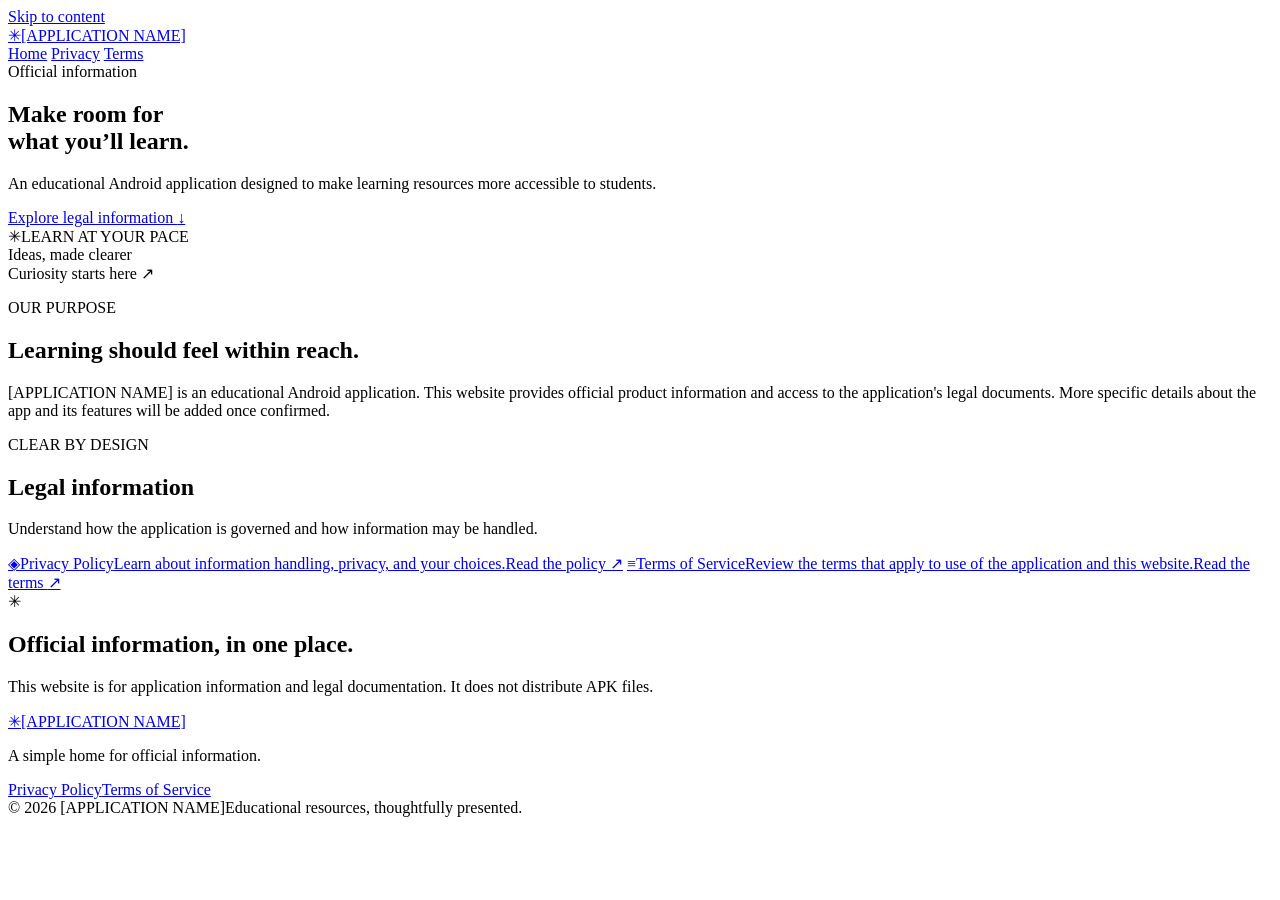
==== index.html @ 43e78ff3 "Add responsive legal website homepage" ====
<!doctype html>
<html lang="en">
<head>
  <meta charset="utf-8">
  <meta name="viewport" content="width=device-width, initial-scale=1">
  <meta name="theme-color" content="#f7f8fc">
  <meta name="description" content="Official information and legal documents for [APPLICATION NAME], an educational Android application.">
  <title>[APPLICATION NAME] — Official Website</title>
  <link rel="stylesheet" href="/assets/styles.css">
</head>
<body>
  <a class="skip-link" href="#main">Skip to content</a>
  <header class="site-header">
    <div class="container nav-wrap">
      <a class="brand" href="/" aria-label="[APPLICATION NAME] home"><span class="brand-mark" aria-hidden="true">✳</span><span>[APPLICATION NAME]</span></a>
      <nav aria-label="Main navigation">
        <a class="nav-link active" href="/" aria-current="page">Home</a>
        <a class="nav-link" href="/privacy-policy/">Privacy</a>
        <a class="nav-link" href="/terms-of-service/">Terms</a>
      </nav>
    </div>
  </header>
  <main id="main">
    <section class="hero container">
      <div class="eyebrow"><span class="status-dot"></span> Official information</div>
      <h1>Make room for<br><span class="accent">what you’ll learn.</span></h1>
      <p class="hero-copy">An educational Android application designed to make learning resources more accessible to students.</p>
      <a class="button button-primary" href="#legal">Explore legal information <span aria-hidden="true">↓</span></a>
      <div class="hero-art" aria-hidden="true">
        <div class="orbit orbit-one"></div><div class="orbit orbit-two"></div>
        <div class="book-card"><span class="book-icon">✳</span><span class="book-line wide"></span><span class="book-line"></span><span class="book-line short"></span><span class="book-tag">LEARN AT YOUR PACE</span></div>
        <div class="float-chip chip-top">Ideas, made clearer</div><div class="float-chip chip-bottom">Curiosity starts here ↗</div>
      </div>
    </section>
    <section class="intro-section">
      <div class="container intro-grid">
        <p class="section-kicker">OUR PURPOSE</p>
        <div><h2>Learning should feel <span class="accent">within reach.</span></h2><p class="body-copy">[APPLICATION NAME] is an educational Android application. This website provides official product information and access to the application's legal documents. More specific details about the app and its features will be added once confirmed.</p></div>
      </div>
    </section>
    <section class="legal-section container" id="legal">
      <div class="section-heading"><div><p class="section-kicker">CLEAR BY DESIGN</p><h2>Legal information</h2></div><p class="muted">Understand how the application is governed and how information may be handled.</p></div>
      <div class="legal-cards">
        <a class="legal-card" href="/privacy-policy/"><span class="card-icon" aria-hidden="true">◈</span><span class="card-title">Privacy Policy</span><span class="card-copy">Learn about information handling, privacy, and your choices.</span><span class="card-link">Read the policy <span aria-hidden="true">↗</span></span></a>
        <a class="legal-card" href="/terms-of-service/"><span class="card-icon" aria-hidden="true">≡</span><span class="card-title">Terms of Service</span><span class="card-copy">Review the terms that apply to use of the application and this website.</span><span class="card-link">Read the terms <span aria-hidden="true">↗</span></span></a>
      </div>
    </section>
    <section class="note-band"><div class="container note-inner"><span class="note-symbol" aria-hidden="true">✳</span><div><h2>Official information, in one place.</h2><p>This website is for application information and legal documentation. It does not distribute APK files.</p></div></div></section>
  </main>
  <footer class="site-footer"><div class="container footer-main"><a class="brand footer-brand" href="/"><span class="brand-mark" aria-hidden="true">✳</span><span>[APPLICATION NAME]</span></a><p class="footer-note">A simple home for official information.</p><div class="footer-links"><a href="/privacy-policy/">Privacy Policy</a><a href="/terms-of-service/">Terms of Service</a></div></div><div class="container footer-bottom"><span>© <span id="year">2026</span> [APPLICATION NAME]</span><span>Educational resources, thoughtfully presented.</span></div></footer>
  <script>document.getElementById('year').textContent = new Date().getFullYear();</script>
</body>
</html>
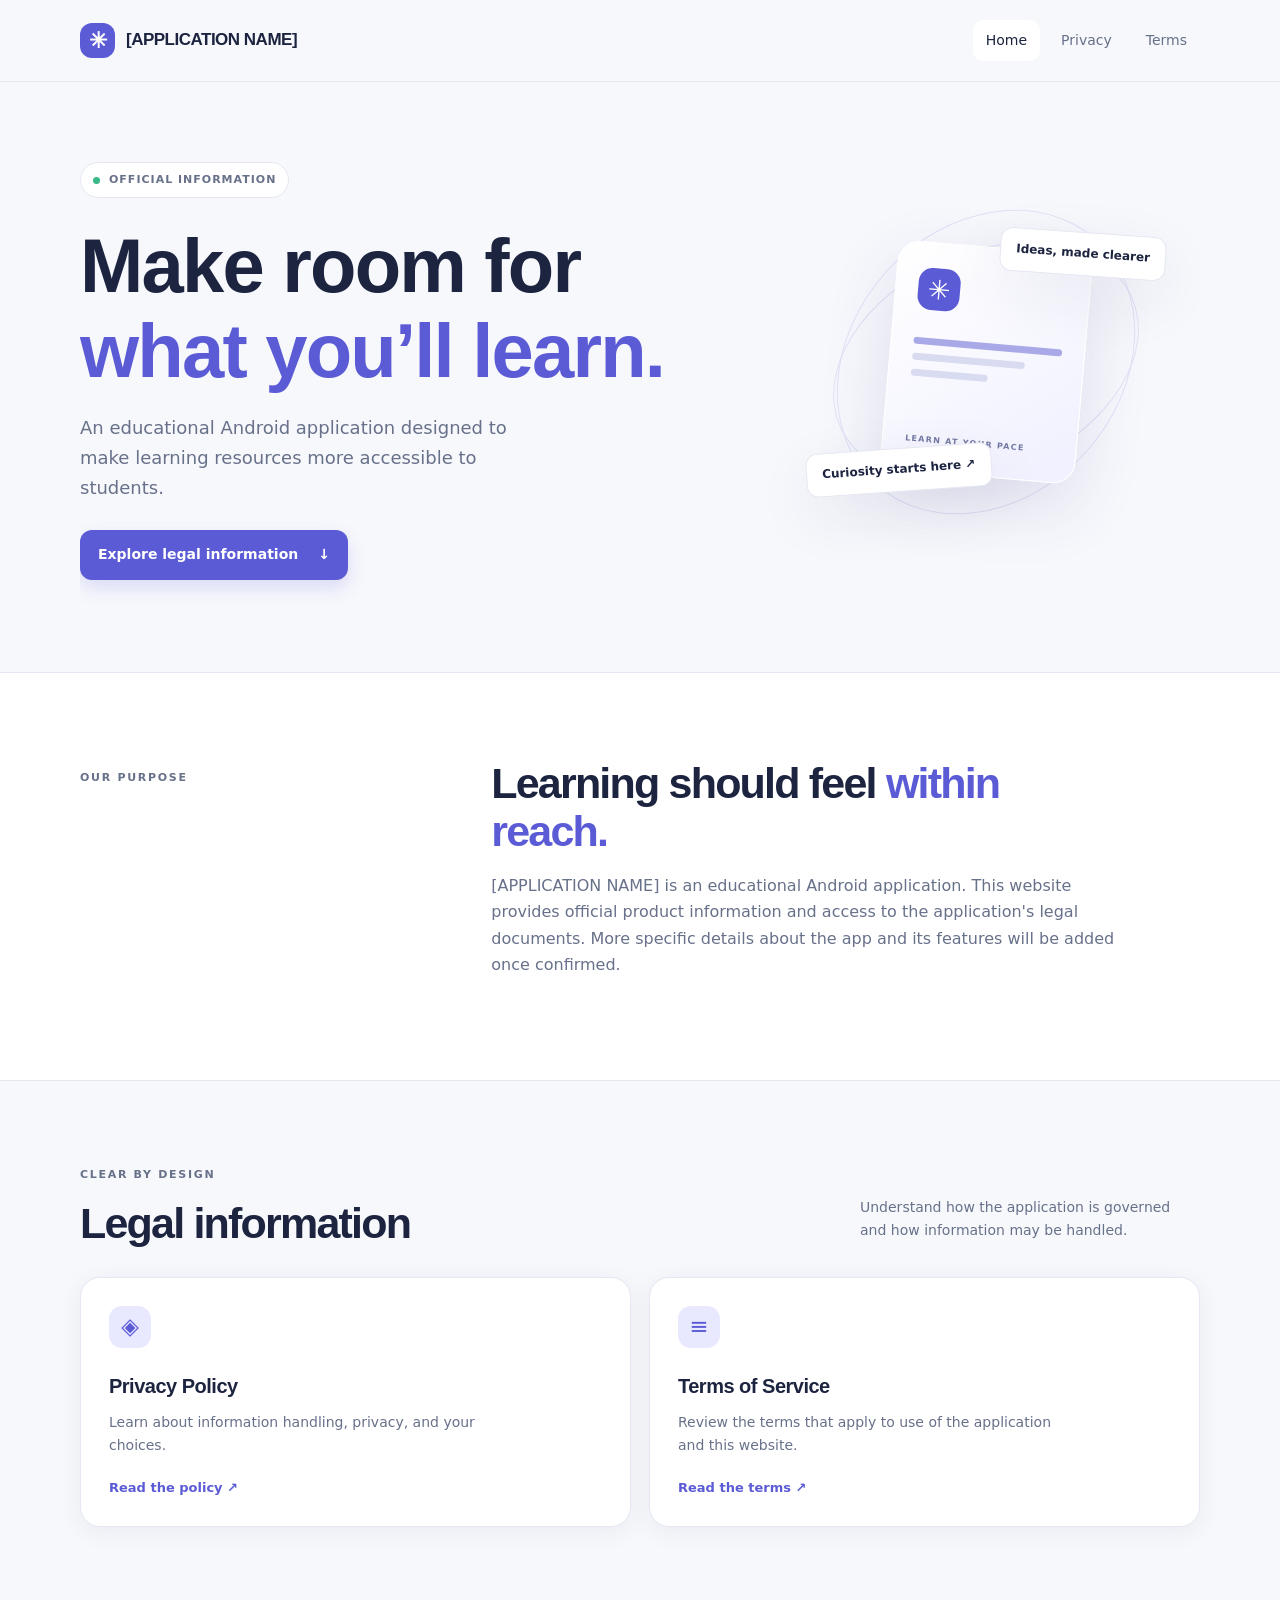
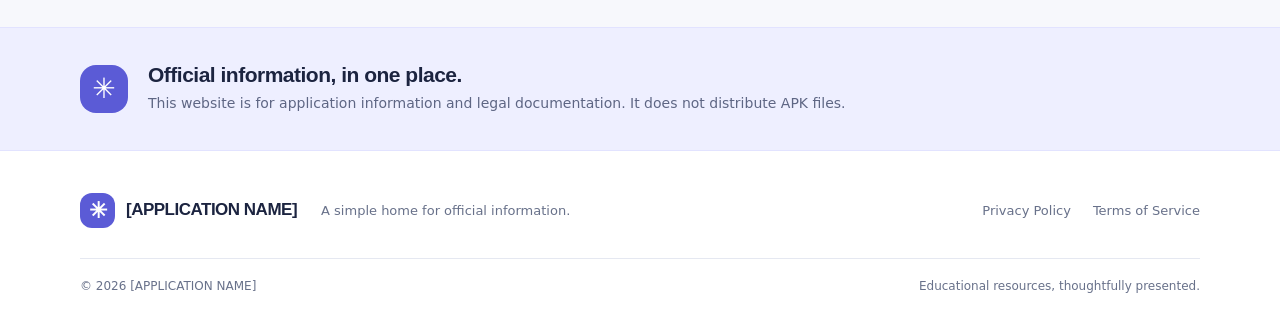
==== commit 242ce4a8: "Make site links work on GitHub Pages project URL" ====
--- a/index.html
+++ b/index.html
@@ -6,17 +6,17 @@
   <meta name="theme-color" content="#f7f8fc">
   <meta name="description" content="Official information and legal documents for [APPLICATION NAME], an educational Android application.">
   <title>[APPLICATION NAME] — Official Website</title>
-  <link rel="stylesheet" href="/assets/styles.css">
+  <link rel="stylesheet" href="./assets/styles.css">
 </head>
 <body>
   <a class="skip-link" href="#main">Skip to content</a>
   <header class="site-header">
     <div class="container nav-wrap">
-      <a class="brand" href="/" aria-label="[APPLICATION NAME] home"><span class="brand-mark" aria-hidden="true">✳</span><span>[APPLICATION NAME]</span></a>
+      <a class="brand" href="./" aria-label="[APPLICATION NAME] home"><span class="brand-mark" aria-hidden="true">✳</span><span>[APPLICATION NAME]</span></a>
       <nav aria-label="Main navigation">
-        <a class="nav-link active" href="/" aria-current="page">Home</a>
-        <a class="nav-link" href="/privacy-policy/">Privacy</a>
-        <a class="nav-link" href="/terms-of-service/">Terms</a>
+        <a class="nav-link active" href="./" aria-current="page">Home</a>
+        <a class="nav-link" href="./privacy-policy/">Privacy</a>
+        <a class="nav-link" href="./terms-of-service/">Terms</a>
       </nav>
     </div>
   </header>
@@ -41,13 +41,13 @@
     <section class="legal-section container" id="legal">
       <div class="section-heading"><div><p class="section-kicker">CLEAR BY DESIGN</p><h2>Legal information</h2></div><p class="muted">Understand how the application is governed and how information may be handled.</p></div>
       <div class="legal-cards">
-        <a class="legal-card" href="/privacy-policy/"><span class="card-icon" aria-hidden="true">◈</span><span class="card-title">Privacy Policy</span><span class="card-copy">Learn about information handling, privacy, and your choices.</span><span class="card-link">Read the policy <span aria-hidden="true">↗</span></span></a>
-        <a class="legal-card" href="/terms-of-service/"><span class="card-icon" aria-hidden="true">≡</span><span class="card-title">Terms of Service</span><span class="card-copy">Review the terms that apply to use of the application and this website.</span><span class="card-link">Read the terms <span aria-hidden="true">↗</span></span></a>
+        <a class="legal-card" href="./privacy-policy/"><span class="card-icon" aria-hidden="true">◈</span><span class="card-title">Privacy Policy</span><span class="card-copy">Learn about information handling, privacy, and your choices.</span><span class="card-link">Read the policy <span aria-hidden="true">↗</span></span></a>
+        <a class="legal-card" href="./terms-of-service/"><span class="card-icon" aria-hidden="true">≡</span><span class="card-title">Terms of Service</span><span class="card-copy">Review the terms that apply to use of the application and this website.</span><span class="card-link">Read the terms <span aria-hidden="true">↗</span></span></a>
       </div>
     </section>
     <section class="note-band"><div class="container note-inner"><span class="note-symbol" aria-hidden="true">✳</span><div><h2>Official information, in one place.</h2><p>This website is for application information and legal documentation. It does not distribute APK files.</p></div></div></section>
   </main>
-  <footer class="site-footer"><div class="container footer-main"><a class="brand footer-brand" href="/"><span class="brand-mark" aria-hidden="true">✳</span><span>[APPLICATION NAME]</span></a><p class="footer-note">A simple home for official information.</p><div class="footer-links"><a href="/privacy-policy/">Privacy Policy</a><a href="/terms-of-service/">Terms of Service</a></div></div><div class="container footer-bottom"><span>© <span id="year">2026</span> [APPLICATION NAME]</span><span>Educational resources, thoughtfully presented.</span></div></footer>
+  <footer class="site-footer"><div class="container footer-main"><a class="brand footer-brand" href="./"><span class="brand-mark" aria-hidden="true">✳</span><span>[APPLICATION NAME]</span></a><p class="footer-note">A simple home for official information.</p><div class="footer-links"><a href="./privacy-policy/">Privacy Policy</a><a href="./terms-of-service/">Terms of Service</a></div></div><div class="container footer-bottom"><span>© <span id="year">2026</span> [APPLICATION NAME]</span><span>Educational resources, thoughtfully presented.</span></div></footer>
   <script>document.getElementById('year').textContent = new Date().getFullYear();</script>
 </body>
 </html>
--- a/assets/styles.css
+++ b/assets/styles.css
@@ -0,0 +1,7 @@
+:root{color-scheme:light dark;--bg:#f7f8fc;--surface:#fff;--ink:#1c2440;--muted:#68718a;--line:#e5e8f1;--accent:#5b5bd6;--accent-dark:#4242b5;--mint:#dff5e9;--lav:#e8e8ff;--shadow:0 20px 60px rgba(35,42,85,.08);font-family:"DM Sans",system-ui,-apple-system,BlinkMacSystemFont,"Segoe UI",sans-serif}
+*{box-sizing:border-box}html{scroll-behavior:smooth;scroll-padding-top:90px}body{margin:0;background:var(--bg);color:var(--ink);line-height:1.65;font-size:16px}a{color:inherit;text-decoration:none}a:focus-visible,button:focus-visible{outline:3px solid #7777ed;outline-offset:4px}.container{width:min(1120px,calc(100% - 48px));margin-inline:auto}.skip-link{position:absolute;left:-999px;top:8px;background:var(--surface);padding:10px 14px;z-index:10}.skip-link:focus{left:8px}.site-header{height:82px;border-bottom:1px solid var(--line);background:color-mix(in srgb,var(--bg) 92%,transparent);position:sticky;top:0;z-index:5;backdrop-filter:blur(14px)}.nav-wrap{height:100%;display:flex;align-items:center;justify-content:space-between;gap:24px}.brand{display:inline-flex;align-items:center;gap:11px;font-family:Manrope,sans-serif;font-weight:800;font-size:17px;letter-spacing:-.5px}.brand-mark{display:grid;place-items:center;width:35px;height:35px;border-radius:12px;background:var(--accent);color:white;font-size:22px}.site-header nav{display:flex;gap:8px;align-items:center}.nav-link{font-size:14px;color:var(--muted);padding:9px 13px;border-radius:10px}.nav-link:hover,.nav-link.active{color:var(--ink);background:var(--surface)}.hero{position:relative;min-height:565px;display:flex;flex-direction:column;align-items:flex-start;justify-content:center;padding-block:80px 92px;overflow:hidden}.eyebrow,.section-kicker{font-size:11px;font-weight:700;letter-spacing:1.7px;text-transform:uppercase;color:var(--muted)}.eyebrow{display:flex;align-items:center;gap:9px;border:1px solid var(--line);background:var(--surface);padding:8px 12px;border-radius:100px;letter-spacing:1px}.status-dot{width:7px;height:7px;background:#38b985;border-radius:50%}h1,h2,h3,p{margin-top:0}h1,h2,h3{font-family:Manrope,"DM Sans",sans-serif;letter-spacing:-1.8px;line-height:1.12}h1{font-size:clamp(46px,6vw,76px);max-width:650px;margin:25px 0 20px;font-weight:800}h2{font-size:clamp(30px,4vw,43px);margin-bottom:18px;font-weight:750}.accent{color:var(--accent)}.hero-copy{font-size:18px;max-width:475px;color:var(--muted);margin-bottom:28px}.button{display:inline-flex;align-items:center;gap:20px;padding:13px 18px;border-radius:12px;font-size:14px;font-weight:700}.button-primary{background:var(--accent);color:white;box-shadow:0 8px 18px #5b5bd62e}.button-primary:hover{background:var(--accent-dark)}.hero-art{position:absolute;width:360px;height:350px;right:3%;top:105px;display:grid;place-items:center}.orbit{position:absolute;border:1px solid #dfe1f5;border-radius:50%;transform:rotate(-24deg)}.orbit-one{width:320px;height:220px}.orbit-two{width:270px;height:330px;transform:rotate(42deg)}.book-card{position:relative;z-index:1;width:195px;height:230px;border:1px solid #fff;background:linear-gradient(145deg,#fff,#f0f0ff);border-radius:23px;box-shadow:0 24px 65px #41418b25;padding:25px 22px;transform:rotate(5deg);display:flex;flex-direction:column;align-items:flex-start}.book-icon{width:42px;height:42px;background:var(--accent);color:white;border-radius:14px;display:grid;place-items:center;font-size:27px;margin-bottom:28px}.book-line{height:7px;width:76%;border-radius:8px;background:#d9dcf0;margin-bottom:9px}.book-line.wide{width:100%;background:#a9a9e8}.book-line.short{width:52%}.book-tag{font-size:8px;font-weight:700;letter-spacing:1.3px;color:#7379a1;margin-top:auto}.float-chip{position:absolute;z-index:2;padding:11px 15px;background:var(--surface);border:1px solid var(--line);border-radius:12px;box-shadow:var(--shadow);font-size:12px;font-weight:700}.chip-top{top:45px;right:0;transform:rotate(4deg)}.chip-bottom{bottom:45px;left:0;transform:rotate(-4deg)}.intro-section{background:var(--surface);border-block:1px solid var(--line);padding:86px 0}.intro-grid{display:grid;grid-template-columns:.65fr 1.35fr;gap:70px}.intro-grid .section-kicker{margin-top:10px}.intro-grid h2{max-width:540px}.body-copy{max-width:650px;color:var(--muted);font-size:16px}.legal-section{padding-block:85px 100px}.section-heading{display:flex;justify-content:space-between;align-items:flex-end;gap:40px;margin-bottom:30px}.section-heading .section-kicker{margin-bottom:14px}.section-heading h2{margin:0}.muted{color:var(--muted);max-width:340px;font-size:14px;margin-bottom:5px}.legal-cards{display:grid;grid-template-columns:1fr 1fr;gap:18px}.legal-card{display:flex;flex-direction:column;align-items:flex-start;background:var(--surface);border:1px solid var(--line);border-radius:20px;padding:28px;min-height:225px;transition:transform .2s,border-color .2s;box-shadow:0 5px 25px #252b5010}.legal-card:hover{transform:translateY(-3px);border-color:#b7b7ef}.card-icon{display:grid;place-items:center;width:42px;height:42px;border-radius:13px;background:var(--lav);color:var(--accent);font-size:23px;margin-bottom:22px}.card-title{font-family:Manrope,sans-serif;font-weight:800;font-size:20px;letter-spacing:-.5px}.card-copy{color:var(--muted);font-size:14px;max-width:390px;margin:8px 0 20px}.card-link{font-size:13px;color:var(--accent);font-weight:700;margin-top:auto}.note-band{background:#eeefff;border-block:1px solid #e2e3ff}.note-inner{display:flex;align-items:center;gap:20px;padding-block:35px}.note-symbol{flex:none;width:48px;height:48px;border-radius:16px;background:var(--accent);color:white;display:grid;place-items:center;font-size:28px}.note-inner h2{font-size:21px;letter-spacing:-.5px;margin:0 0 5px}.note-inner p{margin:0;color:#5e6684;font-size:14px}.site-footer{background:var(--surface)}.footer-main{padding-block:42px 30px;display:flex;align-items:center;gap:24px;flex-wrap:wrap}.footer-note{color:var(--muted);font-size:13px;margin:0}.footer-links{display:flex;gap:22px;margin-left:auto;font-size:13px;color:var(--muted)}.footer-links a:hover{color:var(--accent)}.footer-bottom{border-top:1px solid var(--line);padding-block:18px 24px;display:flex;justify-content:space-between;gap:15px;color:var(--muted);font-size:12px}
+/* Legal document pages */.document-hero{padding:68px 0 36px;border-bottom:1px solid var(--line)}.document-hero h1{font-size:clamp(40px,5vw,58px);margin:15px 0}.document-hero p{max-width:680px;color:var(--muted);margin-bottom:0}.document-layout{display:grid;grid-template-columns:220px minmax(0,760px);gap:65px;padding-block:48px 100px;align-items:start}.toc{position:sticky;top:110px;border:1px solid var(--line);background:var(--surface);border-radius:15px;padding:20px}.toc strong{display:block;font-size:11px;letter-spacing:1.3px;text-transform:uppercase;margin-bottom:12px}.toc a{display:block;font-size:13px;color:var(--muted);padding:6px 0}.toc a:hover{color:var(--accent)}.document-content{min-width:0}.document-content h2{font-size:23px;letter-spacing:-.7px;margin:38px 0 12px;scroll-margin-top:110px}.document-content h2:first-child{margin-top:0}.document-content p,.document-content li{color:var(--muted);font-size:15px}.document-content ul{padding-left:22px}.document-content li{padding:4px 0}.document-content .review-notice{background:#fff4db;border:1px solid #f1d9a3;color:#75551b;padding:16px 18px;border-radius:12px;font-size:14px;margin-bottom:30px}.document-content .review-notice strong{color:#674711}.effective-date{font-size:13px!important;color:var(--muted)!important}
+@media(prefers-color-scheme:dark){:root{--bg:#111421;--surface:#191d2d;--ink:#edf0ff;--muted:#a5adc6;--line:#2c3248;--accent:#9696ff;--accent-dark:#7777e8;--lav:#29294a;--mint:#203b32;--shadow:0 20px 60px #0004}.hero-art .orbit{border-color:#343754}.book-card{background:linear-gradient(145deg,#292d45,#20243a);border-color:#393e5b}.book-line{background:#444966}.book-line.wide{background:#7777c7}.book-tag{color:#b8bce0}.note-band{background:#1b1d35;border-color:#303252}.note-inner p{color:#b1b5d4}.document-content .review-notice{background:#332b1b;border-color:#5d4c2c;color:#f0d9a4}.document-content .review-notice strong{color:#ffe6aa}}
+@media(max-width:800px){.hero{min-height:auto;padding-block:72px 330px}.hero-art{top:auto;bottom:0;right:50%;transform:translateX(50%) scale(.82);transform-origin:bottom center}.intro-grid{grid-template-columns:1fr;gap:16px}.intro-section{padding:60px 0}.section-heading{display:block}.muted{margin-top:15px}.document-layout{grid-template-columns:1fr;gap:25px;padding-top:28px}.toc{position:static;display:grid;grid-template-columns:1fr 1fr;gap:0 15px}.toc strong{grid-column:1/-1}.document-hero{padding-top:50px}}
+@media(max-width:520px){.container{width:calc(100% - 36px)}.site-header{height:72px}.brand{font-size:14px;gap:8px}.brand-mark{width:31px;height:31px}.site-header nav{gap:0}.nav-link{font-size:12px;padding:8px}.hero{padding-top:55px;padding-bottom:300px}h1{font-size:45px}.hero-copy{font-size:16px}.hero-art{transform:translateX(50%) scale(.72)}.legal-section{padding-block:60px}.legal-cards{grid-template-columns:1fr}.legal-card{min-height:205px}.note-inner{align-items:flex-start}.footer-main{align-items:flex-start;flex-direction:column;gap:14px}.footer-links{margin-left:0;flex-wrap:wrap}.footer-bottom{flex-direction:column}.document-hero h1{font-size:40px}.toc{grid-template-columns:1fr 1fr}.document-content h2{font-size:21px}}
+@media(prefers-reduced-motion:reduce){*,*::before,*::after{scroll-behavior:auto!important;transition:none!important}}
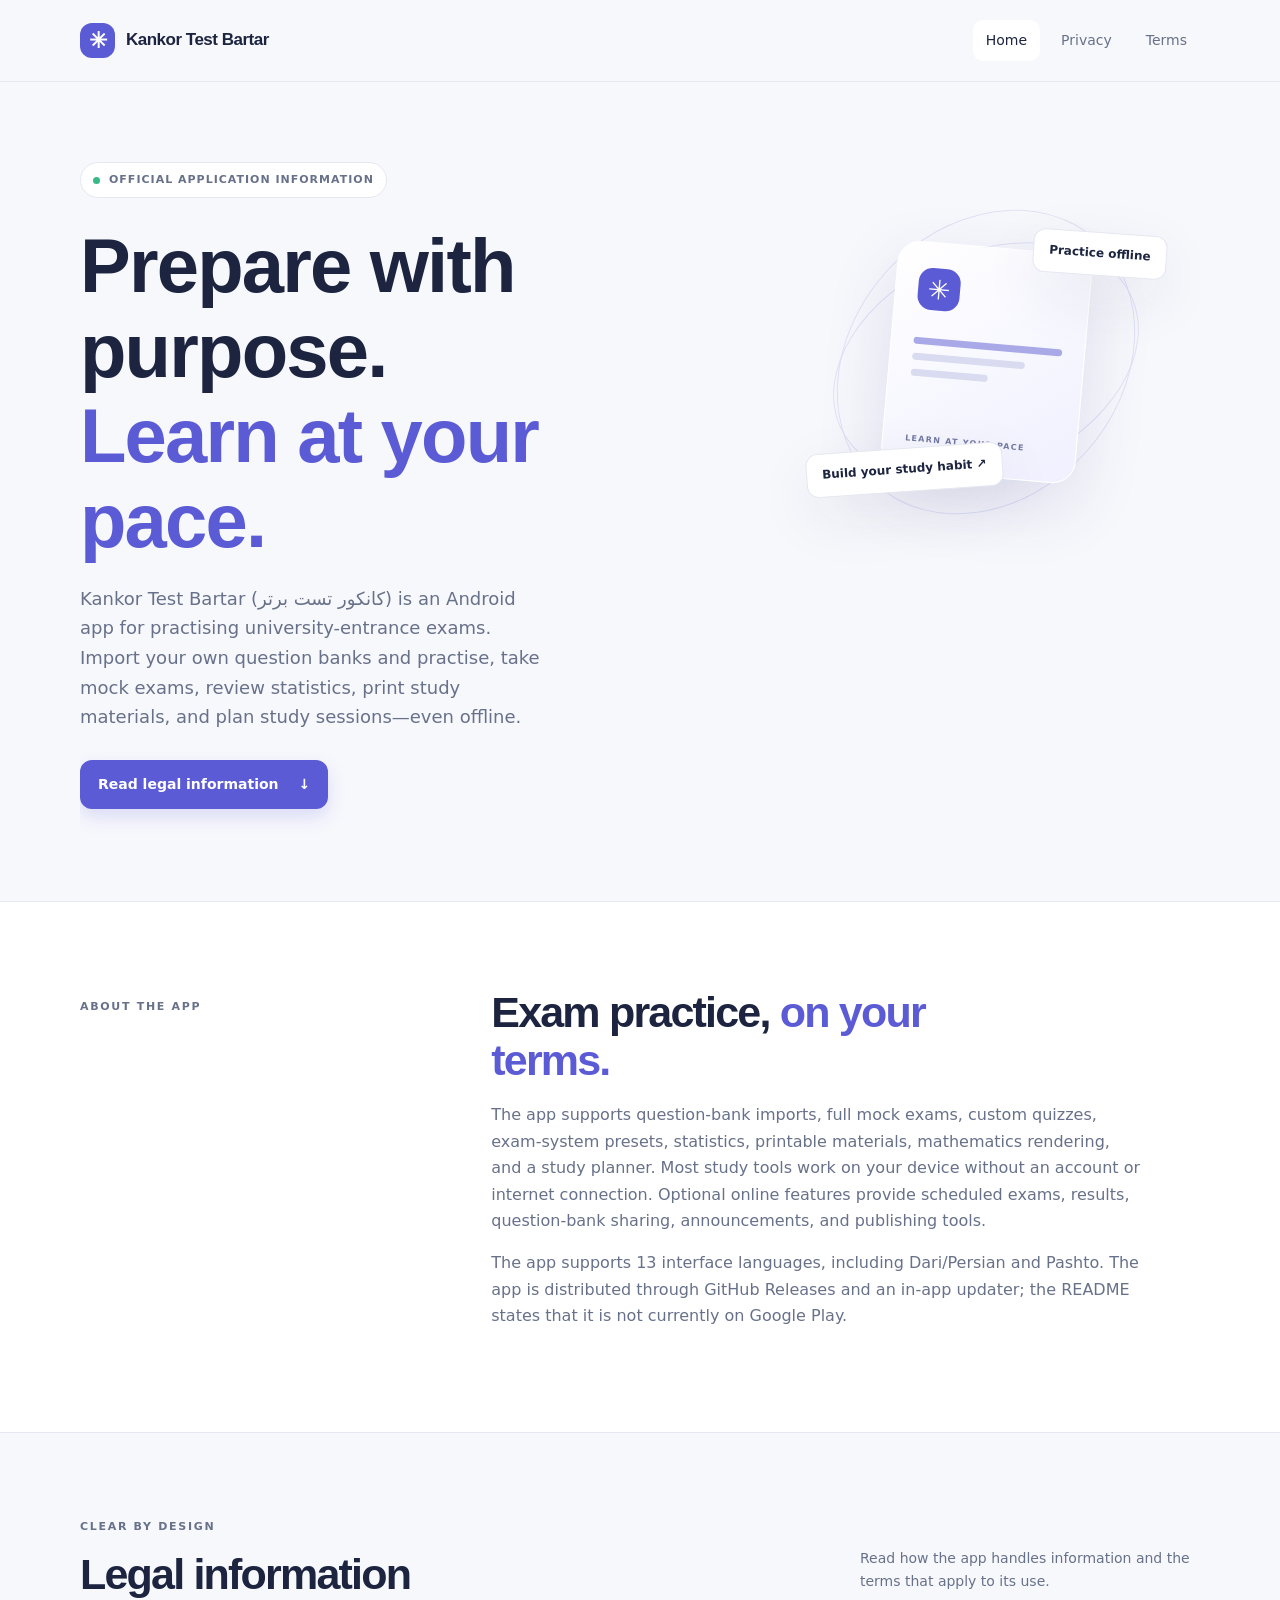
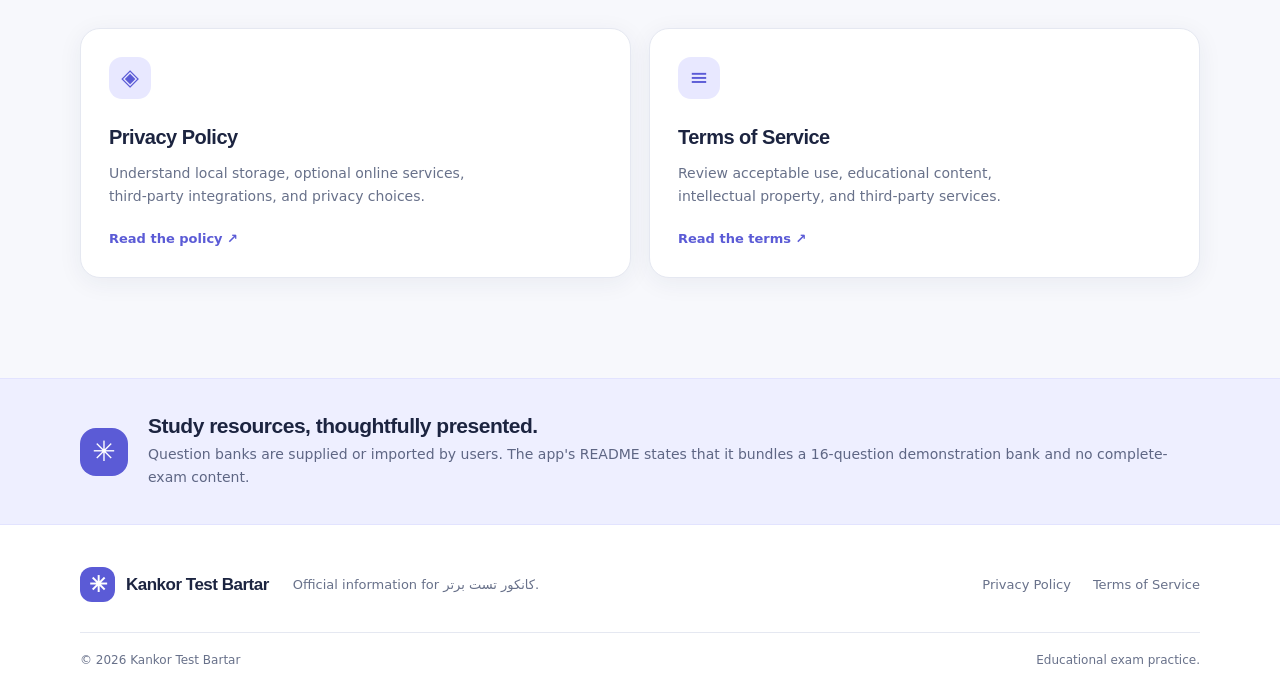
==== commit 1d10f2dc: "Personalize website for Kankor Test Bartar" ====
--- a/index.html
+++ b/index.html
@@ -4,50 +4,37 @@
   <meta charset="utf-8">
   <meta name="viewport" content="width=device-width, initial-scale=1">
   <meta name="theme-color" content="#f7f8fc">
-  <meta name="description" content="Official information and legal documents for [APPLICATION NAME], an educational Android application.">
-  <title>[APPLICATION NAME] — Official Website</title>
+  <meta name="description" content="Official information and legal documents for Kankor Test Bartar, an offline-first Android exam-practice app.">
+  <title>Kankor Test Bartar — Official Website</title>
   <link rel="stylesheet" href="./assets/styles.css">
 </head>
 <body>
   <a class="skip-link" href="#main">Skip to content</a>
-  <header class="site-header">
-    <div class="container nav-wrap">
-      <a class="brand" href="./" aria-label="[APPLICATION NAME] home"><span class="brand-mark" aria-hidden="true">✳</span><span>[APPLICATION NAME]</span></a>
-      <nav aria-label="Main navigation">
-        <a class="nav-link active" href="./" aria-current="page">Home</a>
-        <a class="nav-link" href="./privacy-policy/">Privacy</a>
-        <a class="nav-link" href="./terms-of-service/">Terms</a>
-      </nav>
-    </div>
-  </header>
+  <header class="site-header"><div class="container nav-wrap">
+    <a class="brand" href="./" aria-label="Kankor Test Bartar home"><span class="brand-mark" aria-hidden="true">✳</span><span>Kankor Test Bartar</span></a>
+    <nav aria-label="Main navigation"><a class="nav-link active" href="./" aria-current="page">Home</a><a class="nav-link" href="./privacy-policy/">Privacy</a><a class="nav-link" href="./terms-of-service/">Terms</a></nav>
+  </div></header>
   <main id="main">
     <section class="hero container">
-      <div class="eyebrow"><span class="status-dot"></span> Official information</div>
-      <h1>Make room for<br><span class="accent">what you’ll learn.</span></h1>
-      <p class="hero-copy">An educational Android application designed to make learning resources more accessible to students.</p>
-      <a class="button button-primary" href="#legal">Explore legal information <span aria-hidden="true">↓</span></a>
-      <div class="hero-art" aria-hidden="true">
-        <div class="orbit orbit-one"></div><div class="orbit orbit-two"></div>
-        <div class="book-card"><span class="book-icon">✳</span><span class="book-line wide"></span><span class="book-line"></span><span class="book-line short"></span><span class="book-tag">LEARN AT YOUR PACE</span></div>
-        <div class="float-chip chip-top">Ideas, made clearer</div><div class="float-chip chip-bottom">Curiosity starts here ↗</div>
+      <div class="eyebrow"><span class="status-dot"></span> Official application information</div>
+      <h1>Prepare with purpose.<br><span class="accent">Learn at your pace.</span></h1>
+      <p class="hero-copy">Kankor Test Bartar (کانکور تست برتر) is an Android app for practising university-entrance exams. Import your own question banks and practise, take mock exams, review statistics, print study materials, and plan study sessions—even offline.</p>
+      <a class="button button-primary" href="#legal">Read legal information <span aria-hidden="true">↓</span></a>
+      <div class="hero-art" aria-hidden="true"><div class="orbit orbit-one"></div><div class="orbit orbit-two"></div><div class="book-card"><span class="book-icon">✳</span><span class="book-line wide"></span><span class="book-line"></span><span class="book-line short"></span><span class="book-tag">LEARN AT YOUR PACE</span></div><div class="float-chip chip-top">Practice offline</div><div class="float-chip chip-bottom">Build your study habit ↗</div></div>
+    </section>
+    <section class="intro-section"><div class="container intro-grid">
+      <p class="section-kicker">ABOUT THE APP</p>
+      <div><h2>Exam practice, <span class="accent">on your terms.</span></h2><p class="body-copy">The app supports question-bank imports, full mock exams, custom quizzes, exam-system presets, statistics, printable materials, mathematics rendering, and a study planner. Most study tools work on your device without an account or internet connection. Optional online features provide scheduled exams, results, question-bank sharing, announcements, and publishing tools.</p><p class="body-copy">The app supports 13 interface languages, including Dari/Persian and Pashto. The app is distributed through GitHub Releases and an in-app updater; the README states that it is not currently on Google Play.</p></div>
+    </div></section>
+    <section class="legal-section container" id="legal"><div class="section-heading"><div><p class="section-kicker">CLEAR BY DESIGN</p><h2>Legal information</h2></div><p class="muted">Read how the app handles information and the terms that apply to its use.</p></div>
+      <div class="legal-cards">
+        <a class="legal-card" href="./privacy-policy/"><span class="card-icon" aria-hidden="true">◈</span><span class="card-title">Privacy Policy</span><span class="card-copy">Understand local storage, optional online services, third-party integrations, and privacy choices.</span><span class="card-link">Read the policy <span aria-hidden="true">↗</span></span></a>
+        <a class="legal-card" href="./terms-of-service/"><span class="card-icon" aria-hidden="true">≡</span><span class="card-title">Terms of Service</span><span class="card-copy">Review acceptable use, educational content, intellectual property, and third-party services.</span><span class="card-link">Read the terms <span aria-hidden="true">↗</span></span></a>
       </div>
     </section>
-    <section class="intro-section">
-      <div class="container intro-grid">
-        <p class="section-kicker">OUR PURPOSE</p>
-        <div><h2>Learning should feel <span class="accent">within reach.</span></h2><p class="body-copy">[APPLICATION NAME] is an educational Android application. This website provides official product information and access to the application's legal documents. More specific details about the app and its features will be added once confirmed.</p></div>
-      </div>
-    </section>
-    <section class="legal-section container" id="legal">
-      <div class="section-heading"><div><p class="section-kicker">CLEAR BY DESIGN</p><h2>Legal information</h2></div><p class="muted">Understand how the application is governed and how information may be handled.</p></div>
-      <div class="legal-cards">
-        <a class="legal-card" href="./privacy-policy/"><span class="card-icon" aria-hidden="true">◈</span><span class="card-title">Privacy Policy</span><span class="card-copy">Learn about information handling, privacy, and your choices.</span><span class="card-link">Read the policy <span aria-hidden="true">↗</span></span></a>
-        <a class="legal-card" href="./terms-of-service/"><span class="card-icon" aria-hidden="true">≡</span><span class="card-title">Terms of Service</span><span class="card-copy">Review the terms that apply to use of the application and this website.</span><span class="card-link">Read the terms <span aria-hidden="true">↗</span></span></a>
-      </div>
-    </section>
-    <section class="note-band"><div class="container note-inner"><span class="note-symbol" aria-hidden="true">✳</span><div><h2>Official information, in one place.</h2><p>This website is for application information and legal documentation. It does not distribute APK files.</p></div></div></section>
+    <section class="note-band"><div class="container note-inner"><span class="note-symbol" aria-hidden="true">✳</span><div><h2>Study resources, thoughtfully presented.</h2><p>Question banks are supplied or imported by users. The app's README states that it bundles a 16-question demonstration bank and no complete-exam content.</p></div></div></section>
   </main>
-  <footer class="site-footer"><div class="container footer-main"><a class="brand footer-brand" href="./"><span class="brand-mark" aria-hidden="true">✳</span><span>[APPLICATION NAME]</span></a><p class="footer-note">A simple home for official information.</p><div class="footer-links"><a href="./privacy-policy/">Privacy Policy</a><a href="./terms-of-service/">Terms of Service</a></div></div><div class="container footer-bottom"><span>© <span id="year">2026</span> [APPLICATION NAME]</span><span>Educational resources, thoughtfully presented.</span></div></footer>
+  <footer class="site-footer"><div class="container footer-main"><a class="brand footer-brand" href="./"><span class="brand-mark" aria-hidden="true">✳</span><span>Kankor Test Bartar</span></a><p class="footer-note">Official information for کانکور تست برتر.</p><div class="footer-links"><a href="./privacy-policy/">Privacy Policy</a><a href="./terms-of-service/">Terms of Service</a></div></div><div class="container footer-bottom"><span>© <span id="year">2026</span> Kankor Test Bartar</span><span>Educational exam practice.</span></div></footer>
   <script>document.getElementById('year').textContent = new Date().getFullYear();</script>
 </body>
 </html>
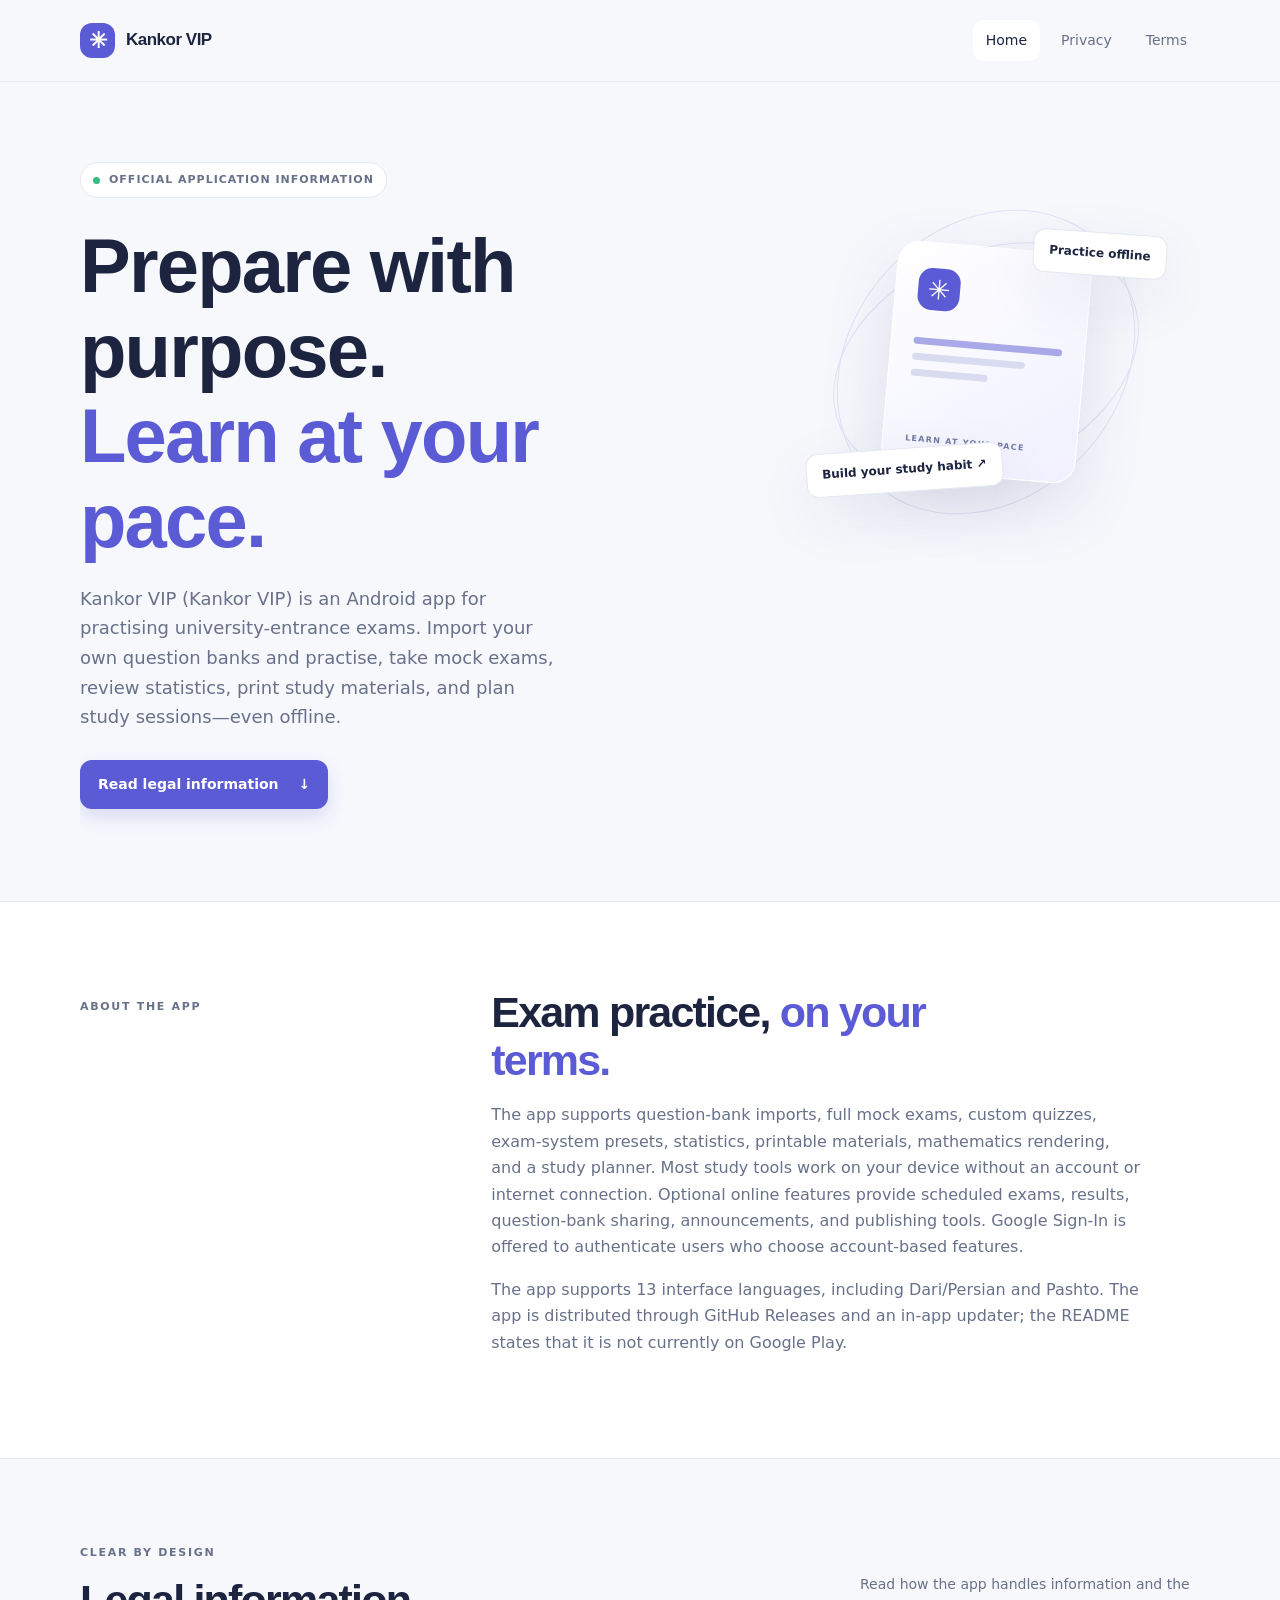
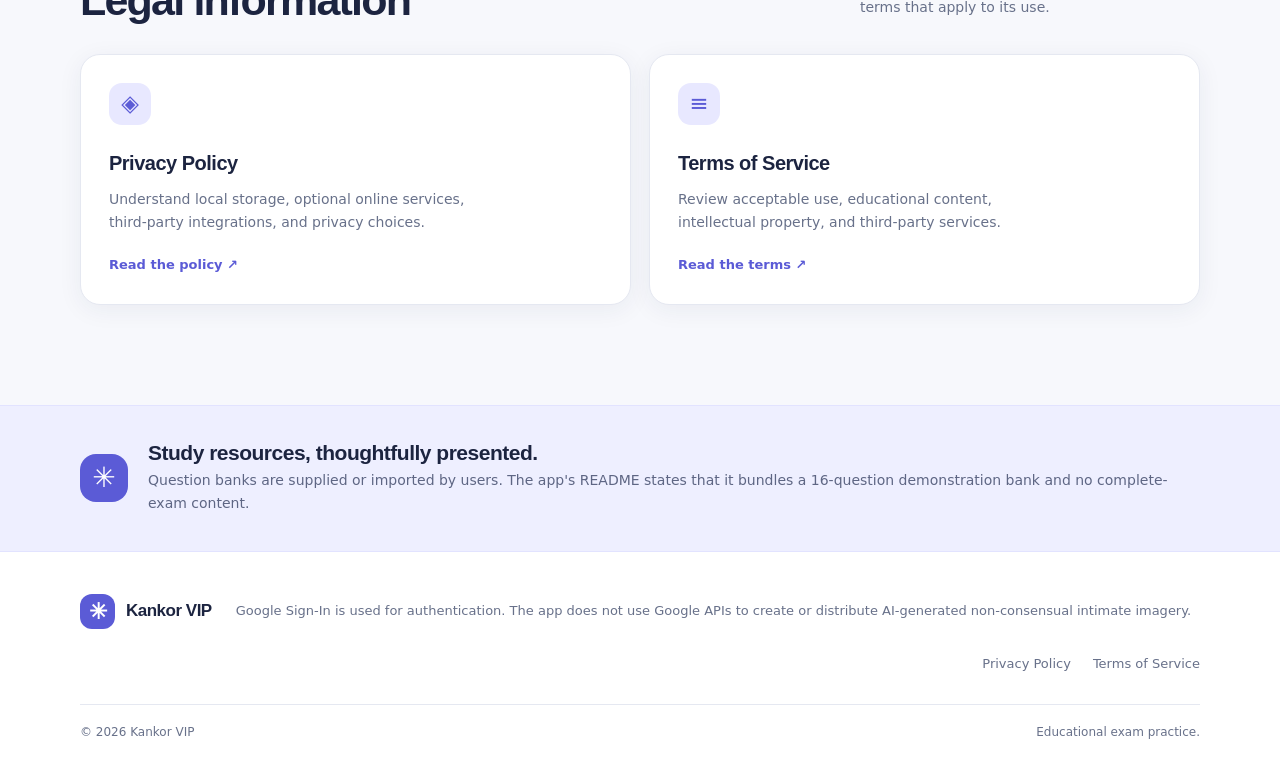
==== commit 17feefa7: "Update Kankor VIP homepage for OAuth branding" ====
--- a/index.html
+++ b/index.html
@@ -4,27 +4,28 @@
   <meta charset="utf-8">
   <meta name="viewport" content="width=device-width, initial-scale=1">
   <meta name="theme-color" content="#f7f8fc">
-  <meta name="description" content="Official information and legal documents for Kankor Test Bartar, an offline-first Android exam-practice app.">
-  <title>Kankor Test Bartar — Official Website</title>
+  <meta name="google-site-verification" content="7DoeGyjZj6CRlHh_UVpwm_DgnVWDpzPGcej0UJ-BqUY" />
+  <meta name="description" content="Official website for Kankor VIP, an Android educational app for preparing for Afghanistan's Kankor university entrance examination.">
+  <title>Kankor VIP — Official Website</title>
   <link rel="stylesheet" href="./assets/styles.css">
 </head>
 <body>
   <a class="skip-link" href="#main">Skip to content</a>
   <header class="site-header"><div class="container nav-wrap">
-    <a class="brand" href="./" aria-label="Kankor Test Bartar home"><span class="brand-mark" aria-hidden="true">✳</span><span>Kankor Test Bartar</span></a>
+    <a class="brand" href="./" aria-label="Kankor VIP home"><span class="brand-mark" aria-hidden="true">✳</span><span>Kankor VIP</span></a>
     <nav aria-label="Main navigation"><a class="nav-link active" href="./" aria-current="page">Home</a><a class="nav-link" href="./privacy-policy/">Privacy</a><a class="nav-link" href="./terms-of-service/">Terms</a></nav>
   </div></header>
   <main id="main">
     <section class="hero container">
       <div class="eyebrow"><span class="status-dot"></span> Official application information</div>
       <h1>Prepare with purpose.<br><span class="accent">Learn at your pace.</span></h1>
-      <p class="hero-copy">Kankor Test Bartar (کانکور تست برتر) is an Android app for practising university-entrance exams. Import your own question banks and practise, take mock exams, review statistics, print study materials, and plan study sessions—even offline.</p>
+      <p class="hero-copy">Kankor VIP (Kankor VIP) is an Android app for practising university-entrance exams. Import your own question banks and practise, take mock exams, review statistics, print study materials, and plan study sessions—even offline.</p>
       <a class="button button-primary" href="#legal">Read legal information <span aria-hidden="true">↓</span></a>
       <div class="hero-art" aria-hidden="true"><div class="orbit orbit-one"></div><div class="orbit orbit-two"></div><div class="book-card"><span class="book-icon">✳</span><span class="book-line wide"></span><span class="book-line"></span><span class="book-line short"></span><span class="book-tag">LEARN AT YOUR PACE</span></div><div class="float-chip chip-top">Practice offline</div><div class="float-chip chip-bottom">Build your study habit ↗</div></div>
     </section>
     <section class="intro-section"><div class="container intro-grid">
       <p class="section-kicker">ABOUT THE APP</p>
-      <div><h2>Exam practice, <span class="accent">on your terms.</span></h2><p class="body-copy">The app supports question-bank imports, full mock exams, custom quizzes, exam-system presets, statistics, printable materials, mathematics rendering, and a study planner. Most study tools work on your device without an account or internet connection. Optional online features provide scheduled exams, results, question-bank sharing, announcements, and publishing tools.</p><p class="body-copy">The app supports 13 interface languages, including Dari/Persian and Pashto. The app is distributed through GitHub Releases and an in-app updater; the README states that it is not currently on Google Play.</p></div>
+      <div><h2>Exam practice, <span class="accent">on your terms.</span></h2><p class="body-copy">The app supports question-bank imports, full mock exams, custom quizzes, exam-system presets, statistics, printable materials, mathematics rendering, and a study planner. Most study tools work on your device without an account or internet connection. Optional online features provide scheduled exams, results, question-bank sharing, announcements, and publishing tools. Google Sign-In is offered to authenticate users who choose account-based features.</p><p class="body-copy">The app supports 13 interface languages, including Dari/Persian and Pashto. The app is distributed through GitHub Releases and an in-app updater; the README states that it is not currently on Google Play.</p></div>
     </div></section>
     <section class="legal-section container" id="legal"><div class="section-heading"><div><p class="section-kicker">CLEAR BY DESIGN</p><h2>Legal information</h2></div><p class="muted">Read how the app handles information and the terms that apply to its use.</p></div>
       <div class="legal-cards">
@@ -34,7 +35,7 @@
     </section>
     <section class="note-band"><div class="container note-inner"><span class="note-symbol" aria-hidden="true">✳</span><div><h2>Study resources, thoughtfully presented.</h2><p>Question banks are supplied or imported by users. The app's README states that it bundles a 16-question demonstration bank and no complete-exam content.</p></div></div></section>
   </main>
-  <footer class="site-footer"><div class="container footer-main"><a class="brand footer-brand" href="./"><span class="brand-mark" aria-hidden="true">✳</span><span>Kankor Test Bartar</span></a><p class="footer-note">Official information for کانکور تست برتر.</p><div class="footer-links"><a href="./privacy-policy/">Privacy Policy</a><a href="./terms-of-service/">Terms of Service</a></div></div><div class="container footer-bottom"><span>© <span id="year">2026</span> Kankor Test Bartar</span><span>Educational exam practice.</span></div></footer>
+  <footer class="site-footer"><div class="container footer-main"><a class="brand footer-brand" href="./"><span class="brand-mark" aria-hidden="true">✳</span><span>Kankor VIP</span></a><p class="footer-note">Google Sign-In is used for authentication. The app does not use Google APIs to create or distribute AI-generated non-consensual intimate imagery.</p><div class="footer-links"><a href="./privacy-policy/">Privacy Policy</a><a href="./terms-of-service/">Terms of Service</a></div></div><div class="container footer-bottom"><span>© <span id="year">2026</span> Kankor VIP</span><span>Educational exam practice.</span></div></footer>
   <script>document.getElementById('year').textContent = new Date().getFullYear();</script>
 </body>
 </html>
